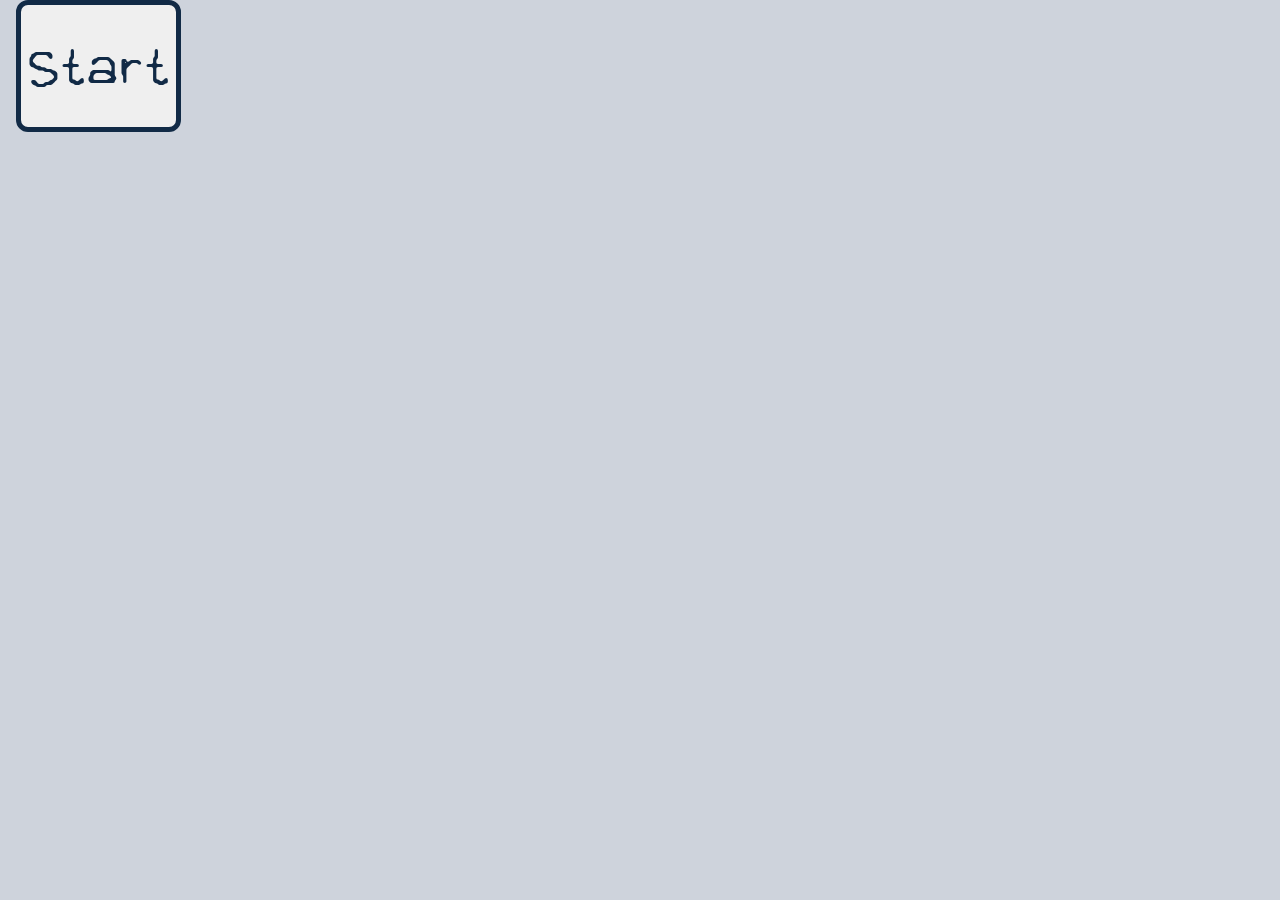
==== instruction.html @ 9d4c8beb "added walls and started blocking maze" ====
<!DOCTYPE html>
<html>

<head>
  <meta charset="utf-8">
  <meta name="viewport" content="width=device-width">
  <title>The Maze</title>
  <link href="style.css" rel="stylesheet" type="text/css" />
  <link rel="stylesheet" href="https://www.w3schools.com/w3css/4/w3.css">
</head>

<body style="background-color: #CED3DC;">
 <div class="w3-row">
    <div class="w3-container textside">
      <a href="maze.html"><button class="button2">Start</button></a>
    </div>
  </div>




</body>
---- style.css ----
html, body {
  height: 100%;
  width: 100%;
}
@font-face {
  font-family: 'Omori';
  src: url(fonts/omori.woff2) format('woff2'),
    url(fonts/omori.woff) format('woff'),
    url(fonts/omori.ttf) format('truetype');
}
.textside h1{
font-family: 'Omori';
font-size: 150px;
text-align: center;
color: #112A46;
}
.w3-button {
  font-family: "Omori";
  font-size: 100px;
}
.button2 {
  font-family: "Omori";
  font-size: 80px;
  color:#112A46;
  border-radius: 12px;
  border: 5px solid #112A46;
}
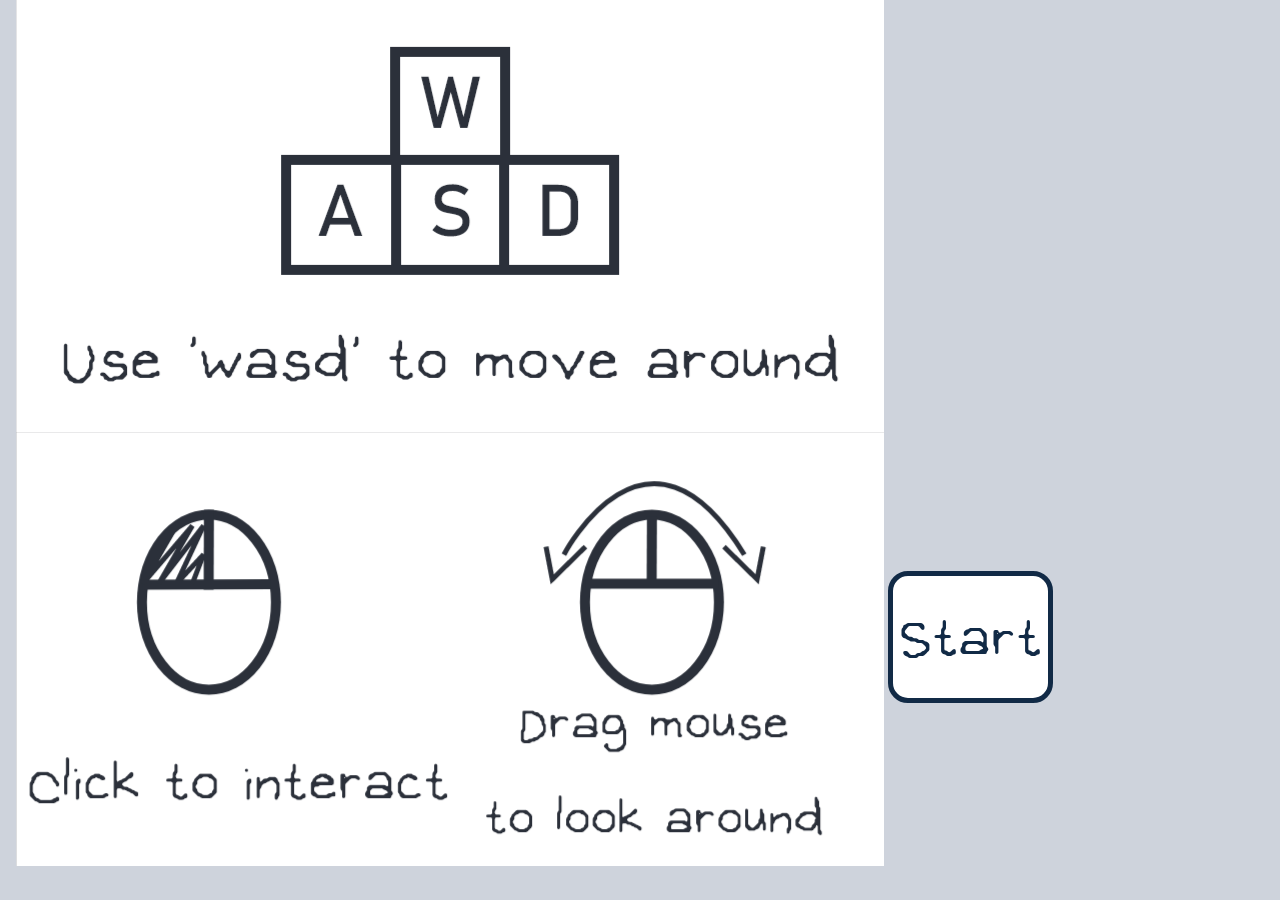
==== commit 947041cc: "semi-working button" ====
--- a/instruction.html
+++ b/instruction.html
@@ -11,7 +11,9 @@
 
 <body style="background-color: #CED3DC;">
  <div class="w3-row">
-    <div class="w3-container textside">
+    <div class="w3-container img">
+      <img src="images/wasd.png" alt="wasd">
+      <img src="images/click.png" alt="mouse">
       <a href="maze.html"><button class="button2">Start</button></a>
     </div>
   </div>
--- a/style.css
+++ b/style.css
@@ -14,14 +14,23 @@
 text-align: center;
 color: #112A46;
 }
-.w3-button {
+
+.w3-button1 {
   font-family: "Omori";
   font-size: 100px;
+  position: absolute;
+  top: 50%;
+  left: 15%;
+  color:#112A46;
+  background-color: white;
+  border: 5px solid #112A46;
+  border-radius: 12px;
+  padding: 0px 0px;
 }
 .button2 {
   font-family: "Omori";
   font-size: 80px;
   color:#112A46;
-  border-radius: 12px;
+  border-radius: 20px;
   border: 5px solid #112A46;
-}
+  background-color: white;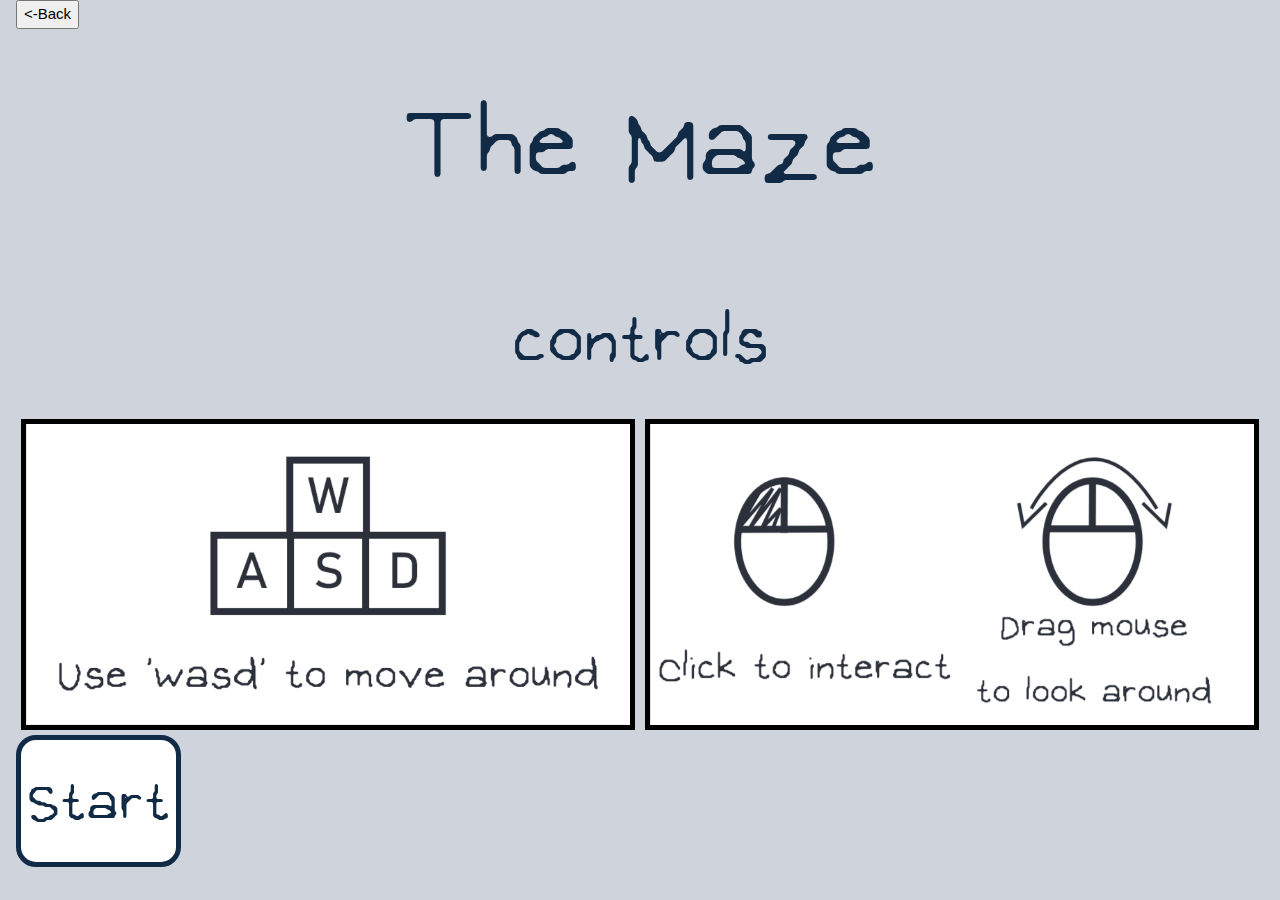
==== commit eca6d9c9: "Working images" ====
--- a/instruction.html
+++ b/instruction.html
@@ -10,15 +10,17 @@
 </head>
 
 <body style="background-color: #CED3DC;">
- <div class="w3-row">
-    <div class="w3-container img">
-      <img src="images/wasd.png" alt="wasd">
-      <img src="images/click.png" alt="mouse">
-      <a href="maze.html"><button class="button2">Start</button></a>
-    </div>
-  </div>
-
-
-
-
+  <div class="w3-container textside">
+    <a href="index.html"><button class="backb">&lt;-Back</button></a>
+    <h1>The Maze</h1>
+    <h2>controls</h2>
+    <!-- images -->
+    <div class="row">
+      <div class="column">
+        <img class="w3-image images" src="images/wasd.png" alt="wasd" style="width:100%"> </div>
+        <div class="column">
+          <img class="w3-image images" src="images/click.png" alt="mouse" style="width:100%"> </div>
+        </div>
+    <a href="maze.html"><button class="w3-button2">Start</button></a>
+</div>
 </body>--- a/style.css
+++ b/style.css
@@ -13,6 +13,17 @@
 font-size: 150px;
 text-align: center;
 color: #112A46;
+padding: 0;
+margin-top:0px;
+}
+
+.textside h2{
+font-family: 'Omori';
+font-size: 100px;
+text-align: center;
+color: #112A46;
+padding: 0;
+margin: 0;
 }
 
 .w3-button1 {
@@ -20,17 +31,41 @@
   font-size: 100px;
   position: absolute;
   top: 50%;
-  left: 15%;
+  left: 17%;
   color:#112A46;
   background-color: white;
   border: 5px solid #112A46;
-  border-radius: 12px;
-  padding: 0px 0px;
+  border-radius: 20px;
+  padding: 0;
 }
-.button2 {
+.w3-button2 {
   font-family: "Omori";
   font-size: 80px;
   color:#112A46;
   border-radius: 20px;
   border: 5px solid #112A46;
-  background-color: white;+  background-color: white;
+}
+
+.images{
+padding: 0px;
+height: 500px;
+width: 550px;
+border: 5px solid black;
+}
+
+.column{
+float: left;
+width:50%;
+padding: 5px;
+}
+.row::after{
+  content:"";
+  clear: both;
+  display: table;
+}
+
+.backb{
+
+  
+}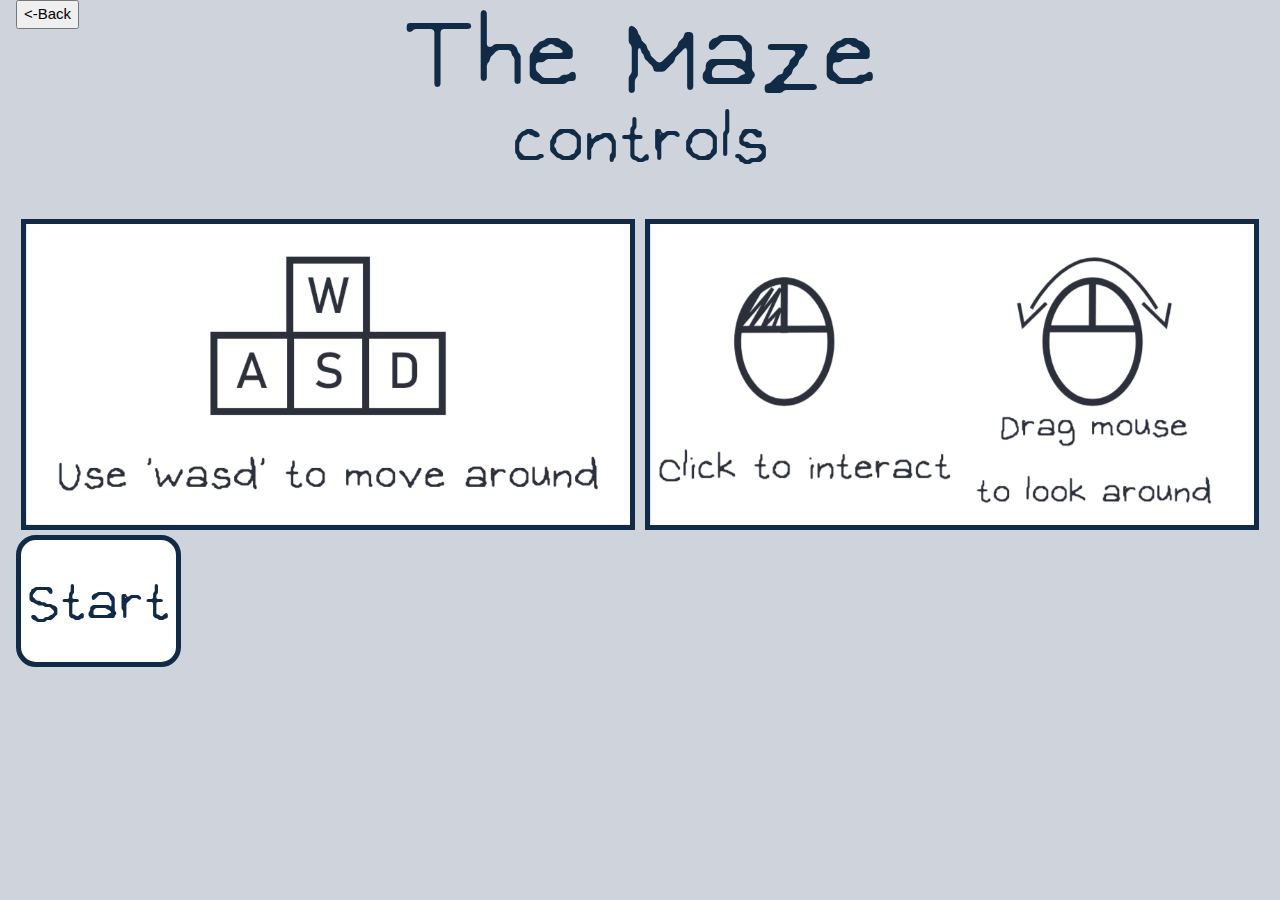
==== commit 20b0c0af: "margins fix" ====
--- a/instruction.html
+++ b/instruction.html
@@ -10,7 +10,7 @@
 </head>
 
 <body style="background-color: #CED3DC;">
-  <div class="w3-container textside">
+  <div class="w3-container textside2">
     <a href="index.html"><button class="backb">&lt;-Back</button></a>
     <h1>The Maze</h1>
     <h2>controls</h2>
--- a/style.css
+++ b/style.css
@@ -8,16 +8,27 @@
     url(fonts/omori.woff) format('woff'),
     url(fonts/omori.ttf) format('truetype');
 }
+.textside2 h1{
+font-family: 'Omori';
+font-size: 150px;
+text-align: center;
+color: #112A46;
+padding: 0;
+margin-top:-90px;
+margin-bottom: -100px;
+}
+
 .textside h1{
 font-family: 'Omori';
 font-size: 150px;
 text-align: center;
 color: #112A46;
 padding: 0;
-margin-top:0px;
+margin-top:-75px;
+margin-bottom: -90px;
 }
 
-.textside h2{
+.textside2 h2{
 font-family: 'Omori';
 font-size: 100px;
 text-align: center;
@@ -51,7 +62,7 @@
 padding: 0px;
 height: 500px;
 width: 550px;
-border: 5px solid black;
+border: 5px solid #112A46;
 }
 
 .column{
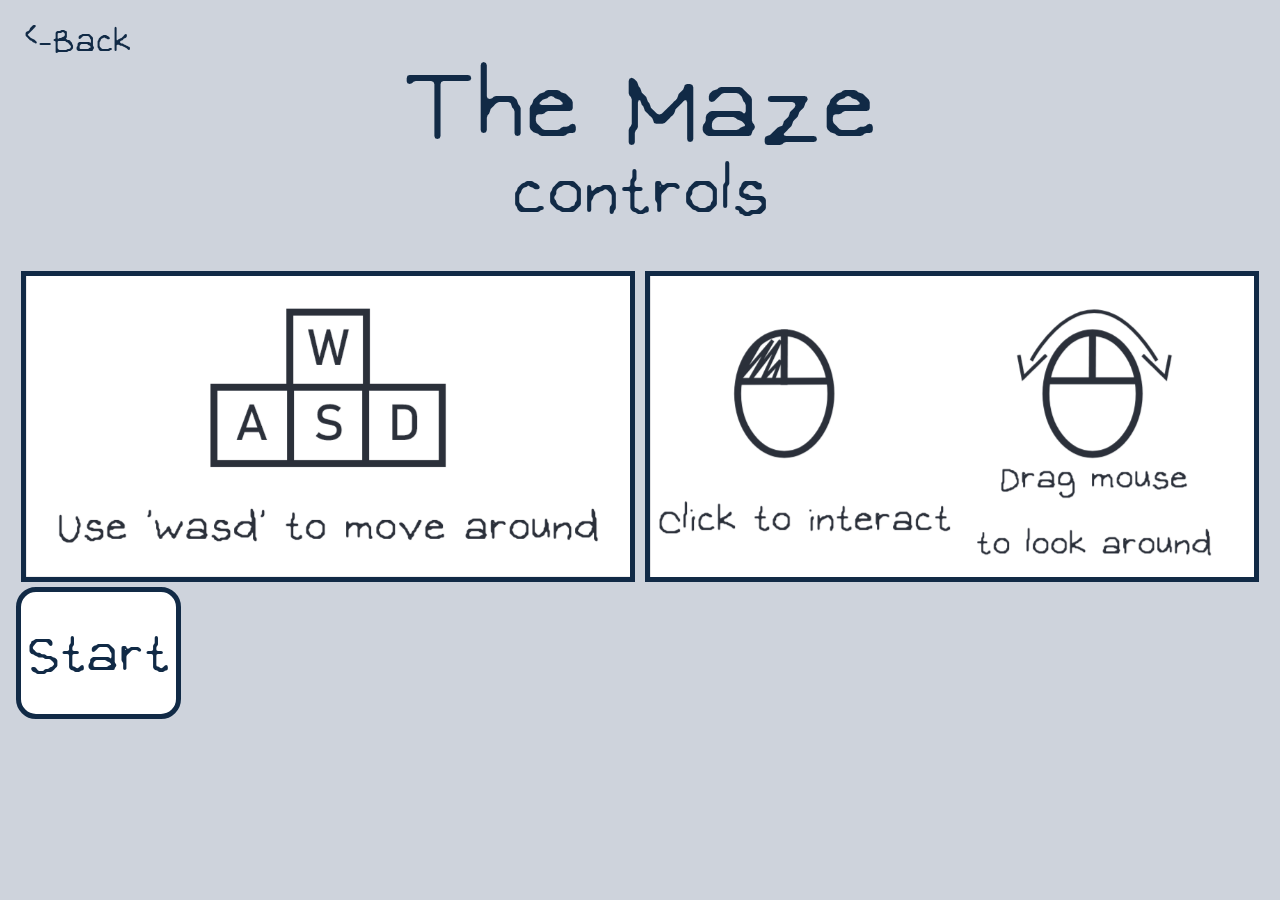
==== commit a2d376ba: "added outer walls" ====
--- a/instruction.html
+++ b/instruction.html
@@ -17,10 +17,12 @@
     <!-- images -->
     <div class="row">
       <div class="column">
-        <img class="w3-image images" src="images/wasd.png" alt="wasd" style="width:100%"> </div>
-        <div class="column">
-          <img class="w3-image images" src="images/click.png" alt="mouse" style="width:100%"> </div>
-        </div>
+        <img class="w3-image images" src="images/wasd.png" alt="wasd" style="width:100%">
+      </div>
+      <div class="column">
+        <img class="w3-image images" src="images/click.png" alt="mouse" style="width:100%">
+      </div>
+    </div>
     <a href="maze.html"><button class="w3-button2">Start</button></a>
-</div>
+  </div>
 </body>--- a/style.css
+++ b/style.css
@@ -24,8 +24,8 @@
 text-align: center;
 color: #112A46;
 padding: 0;
-margin-top:-75px;
-margin-bottom: -90px;
+margin-top:-50px;
+margin-bottom: -200px;
 }
 
 .textside2 h2{
@@ -47,7 +47,7 @@
   background-color: white;
   border: 5px solid #112A46;
   border-radius: 20px;
-  padding: 0;
+  padding: 0px;
 }
 .w3-button2 {
   font-family: "Omori";
@@ -65,6 +65,9 @@
 border: 5px solid #112A46;
 }
 
+.maze{
+  padding: 50px;
+}
 .column{
 float: left;
 width:50%;
@@ -77,6 +80,9 @@
 }
 
 .backb{
-
-  
+font-family: "Omori";
+font-size: 50px;
+color:#112A46;
+background-color: #CED3DC;
+border:2px solid #CED3DC
 }